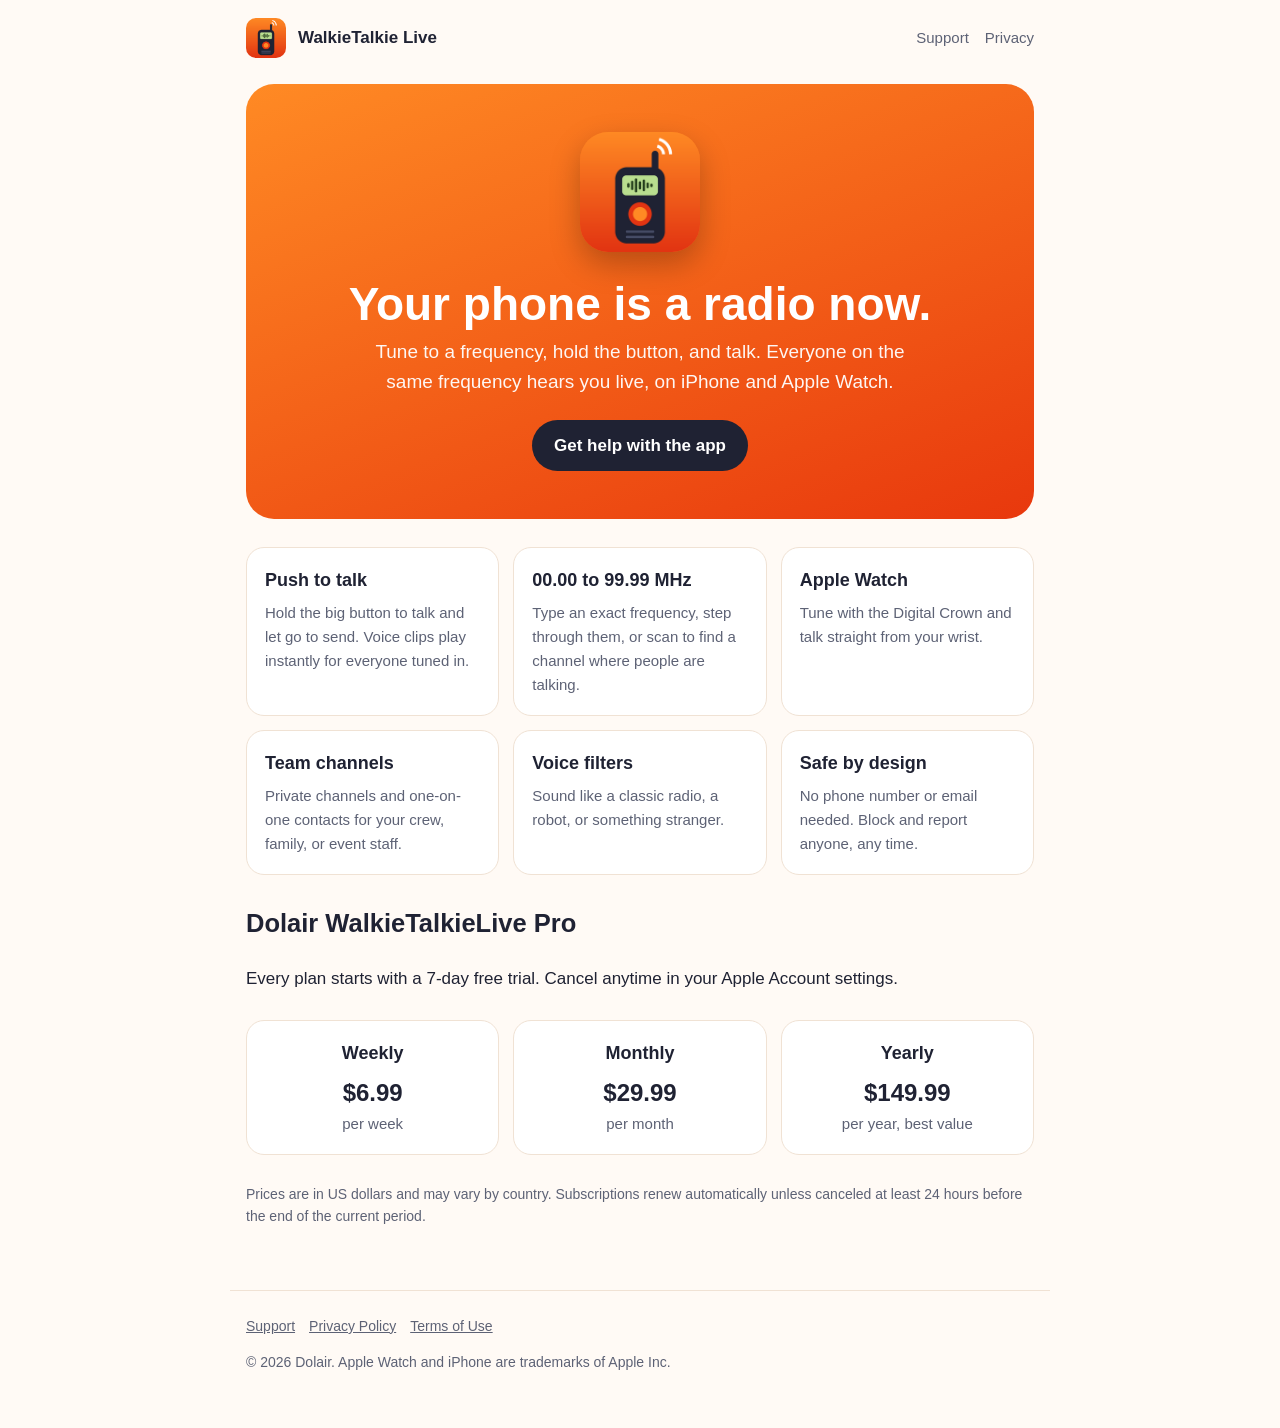
==== index.html @ b421f153 "Add WalkieTalkie Live website: marketing, support and privacy pages Co-Authored-By: Claude Opus 5.5 " ====
<!doctype html>
<html lang="en">
<head>
  <meta charset="utf-8">
  <meta name="viewport" content="width=device-width, initial-scale=1">
  <title>WalkieTalkie Live</title>
  <meta name="description" content="WalkieTalkie Live turns your iPhone and Apple Watch into a push-to-talk radio. Tune to a frequency, hold to talk, and hear people live.">
  <link rel="icon" href="icon.png">
  <link rel="stylesheet" href="style.css">
</head>
<body>
  <header class="site">
    <img src="icon.png" alt="">
    <a class="brand" href="./">WalkieTalkie Live</a>
    <nav><a href="support.html">Support</a><a href="privacy.html">Privacy</a></nav>
  </header>
  <main>
    <section class="hero">
      <img src="icon.png" alt="WalkieTalkie Live app icon">
      <h1>Your phone is a radio now.</h1>
      <p>Tune to a frequency, hold the button, and talk. Everyone on the same frequency hears you live, on iPhone and Apple Watch.</p>
      <a class="badge" href="support.html">Get help with the app</a>
    </section>

    <div class="grid">
      <div class="card"><h3>Push to talk</h3><p>Hold the big button to talk and let go to send. Voice clips play instantly for everyone tuned in.</p></div>
      <div class="card"><h3>00.00 to 99.99 MHz</h3><p>Type an exact frequency, step through them, or scan to find a channel where people are talking.</p></div>
      <div class="card"><h3>Apple Watch</h3><p>Tune with the Digital Crown and talk straight from your wrist.</p></div>
      <div class="card"><h3>Team channels</h3><p>Private channels and one-on-one contacts for your crew, family, or event staff.</p></div>
      <div class="card"><h3>Voice filters</h3><p>Sound like a classic radio, a robot, or something stranger.</p></div>
      <div class="card"><h3>Safe by design</h3><p>No phone number or email needed. Block and report anyone, any time.</p></div>
    </div>

    <h2>Dolair WalkieTalkieLive Pro</h2>
    <p>Every plan starts with a 7-day free trial. Cancel anytime in your Apple Account settings.</p>
    <div class="grid">
      <div class="card price"><h3>Weekly</h3><strong>$6.99</strong><p>per week</p></div>
      <div class="card price"><h3>Monthly</h3><strong>$29.99</strong><p>per month</p></div>
      <div class="card price"><h3>Yearly</h3><strong>$149.99</strong><p>per year, best value</p></div>
    </div>
    <p style="color:var(--muted);font-size:14px">Prices are in US dollars and may vary by country. Subscriptions renew automatically unless canceled at least 24 hours before the end of the current period.</p>
  </main>
  <footer class="site">
    <a href="support.html">Support</a><a href="privacy.html">Privacy Policy</a><a href="https://www.apple.com/legal/internet-services/itunes/dev/stdeula/">Terms of Use</a>
    <p>© 2026 Dolair. Apple Watch and iPhone are trademarks of Apple Inc.</p>
  </footer>
</body>
</html>
---- style.css ----
:root {
  --bg: #fffaf5;
  --surface: #ffffff;
  --text: #1f2233;
  --muted: #5d6275;
  --accent: #e8380d;
  --accent-2: #ff8a24;
  --lcd: #b9de8f;
  --border: #f0e2d4;
}
@media (prefers-color-scheme: dark) {
  :root {
    --bg: #14161f;
    --surface: #1f2233;
    --text: #f3f1ee;
    --muted: #a9adbd;
    --accent: #ff7a3d;
    --accent-2: #ffa25a;
    --border: #2e3247;
  }
}
* { box-sizing: border-box; }
body {
  margin: 0;
  background: var(--bg);
  color: var(--text);
  font: 17px/1.6 -apple-system, BlinkMacSystemFont, "SF Pro Text", "Segoe UI", Roboto, sans-serif;
}
a { color: var(--accent); }
header.site {
  display: flex; align-items: center; gap: 12px;
  max-width: 820px; margin: 0 auto; padding: 18px 16px;
}
header.site img { width: 40px; height: 40px; border-radius: 10px; }
header.site a.brand { font-weight: 700; color: var(--text); text-decoration: none; }
header.site nav { margin-left: auto; display: flex; gap: 16px; font-size: 15px; }
header.site nav a { color: var(--muted); text-decoration: none; }
header.site nav a:hover { color: var(--accent); }
main { max-width: 820px; margin: 0 auto; padding: 8px 16px 48px; }
.hero {
  text-align: center; padding: 48px 20px; border-radius: 28px; color: #fff;
  background: linear-gradient(160deg, var(--accent-2), var(--accent));
}
.hero img { width: 120px; height: 120px; border-radius: 28px; box-shadow: 0 12px 30px rgba(0,0,0,.25); }
.hero h1 { font-size: clamp(30px, 6vw, 46px); margin: 18px 0 6px; line-height: 1.15; }
.hero p { font-size: 19px; margin: 0 auto; max-width: 560px; opacity: .95; }
.badge {
  display: inline-block; margin-top: 22px; padding: 12px 22px; border-radius: 999px;
  background: #1f2233; color: #fff; font-weight: 600; text-decoration: none;
}
.grid { display: grid; grid-template-columns: repeat(auto-fit, minmax(220px, 1fr)); gap: 14px; margin: 28px 0; }
.card { background: var(--surface); border: 1px solid var(--border); border-radius: 18px; padding: 18px; }
.card h3 { margin: 0 0 6px; font-size: 18px; }
.card p { margin: 0; color: var(--muted); font-size: 15px; }
.price { text-align: center; }
.price strong { display: block; font-size: 24px; }
.doc h1 { font-size: 34px; line-height: 1.2; margin: 18px 0 4px; }
.doc h2 { font-size: 22px; margin-top: 34px; }
.doc .meta { color: var(--muted); margin-top: 0; }
.doc table { width: 100%; border-collapse: collapse; font-size: 15px; display: block; overflow-x: auto; }
.doc th, .doc td { text-align: left; padding: 10px; border-bottom: 1px solid var(--border); vertical-align: top; }
details { background: var(--surface); border: 1px solid var(--border); border-radius: 14px; padding: 14px 16px; margin: 10px 0; }
details summary { font-weight: 600; cursor: pointer; }
footer.site { max-width: 820px; margin: 0 auto; padding: 24px 16px 40px; color: var(--muted); font-size: 14px; border-top: 1px solid var(--border); }
footer.site a { color: var(--muted); margin-right: 14px; }
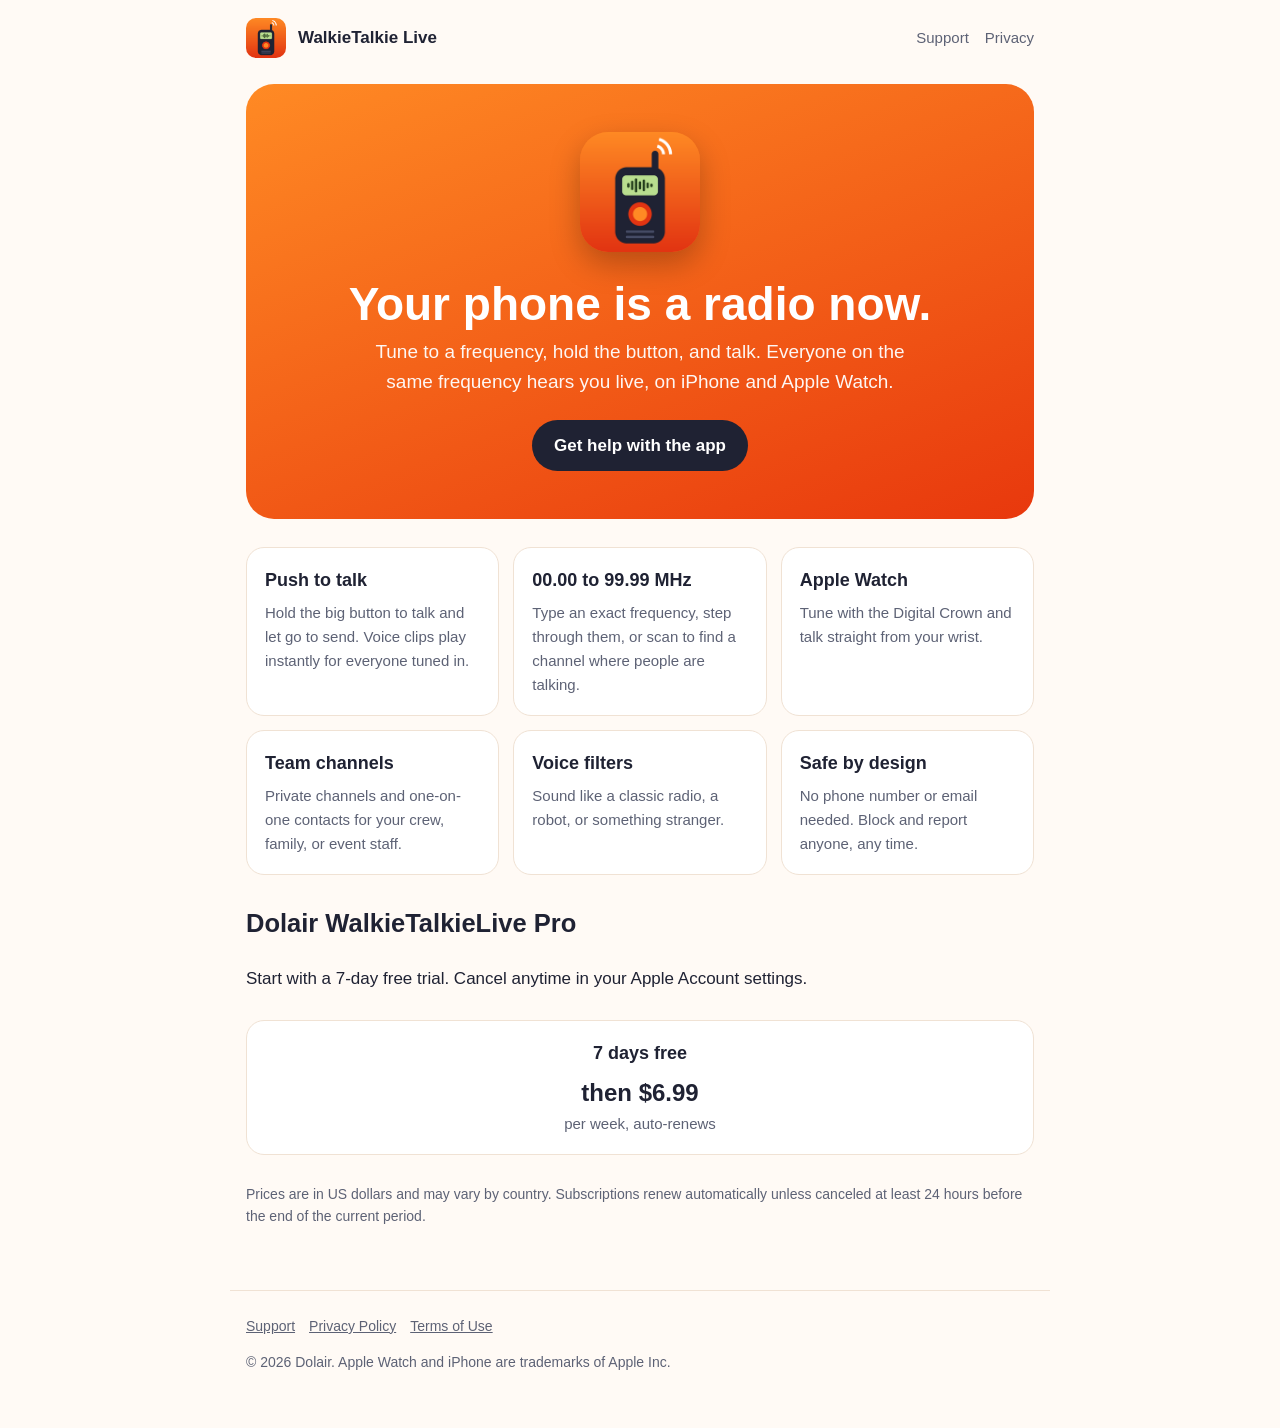
==== commit a0075e9e: "Show the single weekly plan ($6.99/week after a 7-day free trial) Co-Authored-By: Claude Opus 5.5 <n" ====
--- a/index.html
+++ b/index.html
@@ -32,11 +32,9 @@
     </div>
 
     <h2>Dolair WalkieTalkieLive Pro</h2>
-    <p>Every plan starts with a 7-day free trial. Cancel anytime in your Apple Account settings.</p>
+    <p>Start with a 7-day free trial. Cancel anytime in your Apple Account settings.</p>
     <div class="grid">
-      <div class="card price"><h3>Weekly</h3><strong>$6.99</strong><p>per week</p></div>
-      <div class="card price"><h3>Monthly</h3><strong>$29.99</strong><p>per month</p></div>
-      <div class="card price"><h3>Yearly</h3><strong>$149.99</strong><p>per year, best value</p></div>
+      <div class="card price"><h3>7 days free</h3><strong>then $6.99</strong><p>per week, auto-renews</p></div>
     </div>
     <p style="color:var(--muted);font-size:14px">Prices are in US dollars and may vary by country. Subscriptions renew automatically unless canceled at least 24 hours before the end of the current period.</p>
   </main>
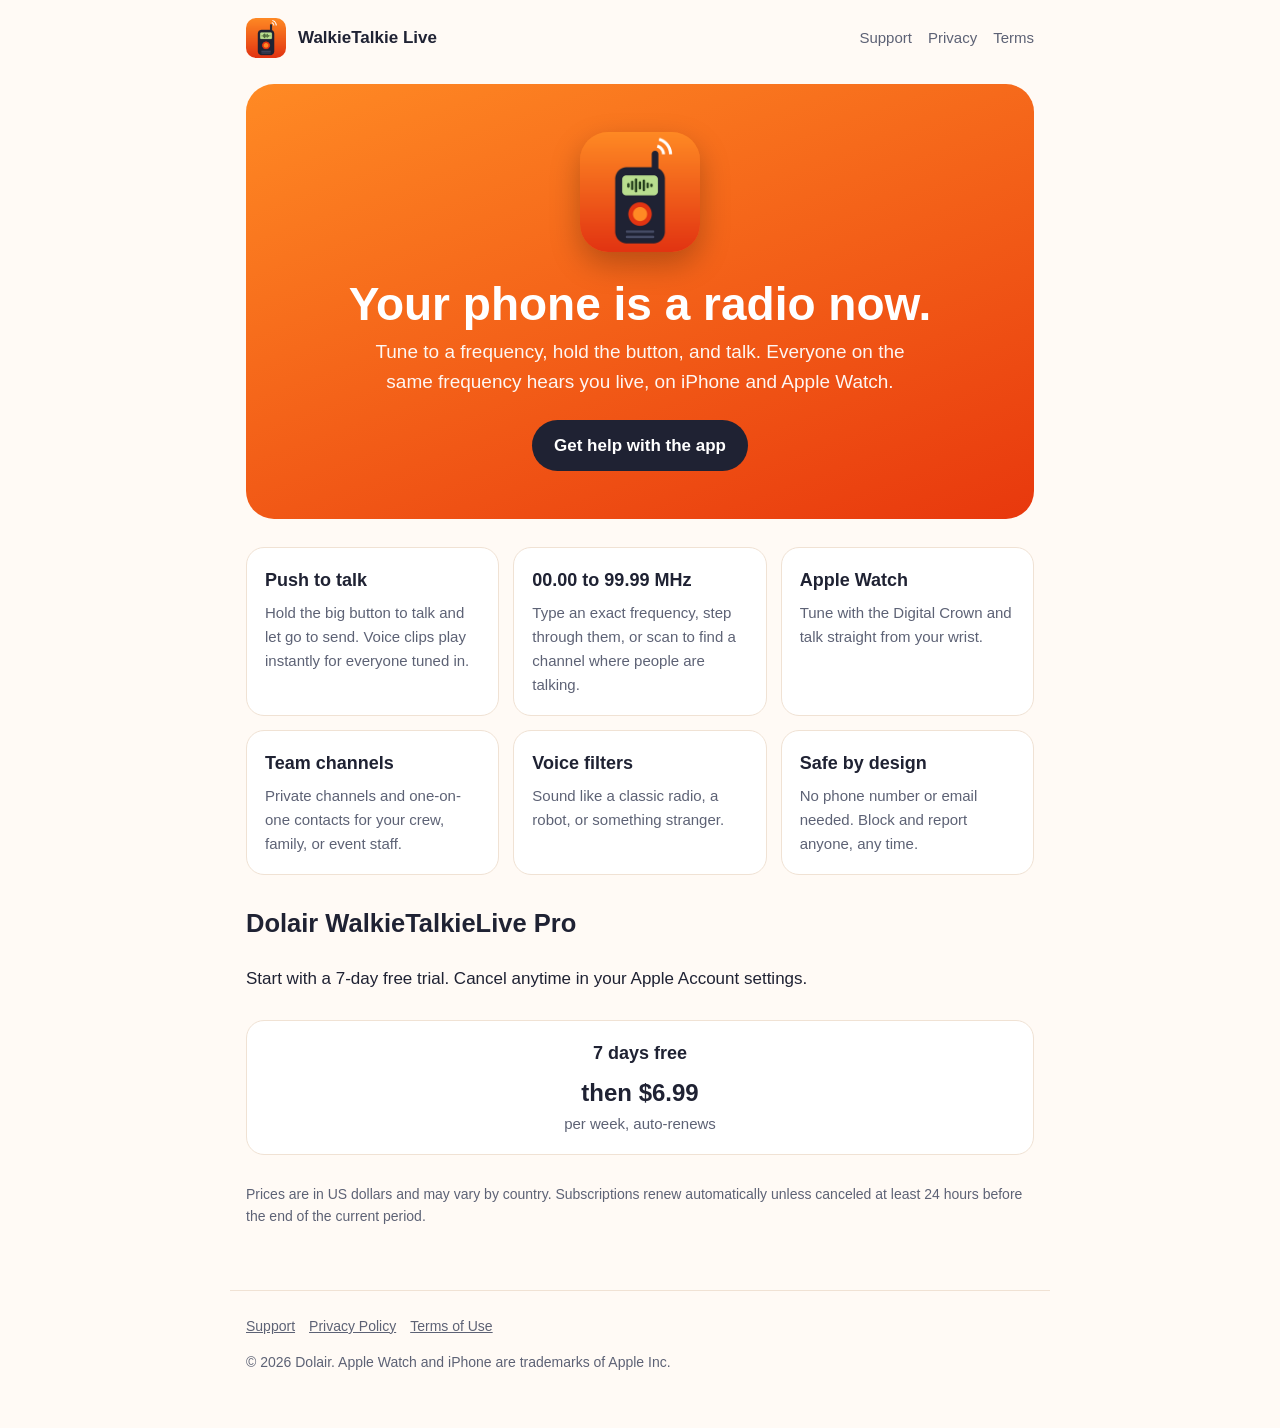
==== commit 0ab7e278: "Add Terms of Use (EULA) with community rules, link it from every page Co-Authored-By: Claude Opus 5." ====
--- a/index.html
+++ b/index.html
@@ -12,7 +12,7 @@
   <header class="site">
     <img src="icon.png" alt="">
     <a class="brand" href="./">WalkieTalkie Live</a>
-    <nav><a href="support.html">Support</a><a href="privacy.html">Privacy</a></nav>
+    <nav><a href="support.html">Support</a><a href="privacy.html">Privacy</a><a href="terms.html">Terms</a></nav>
   </header>
   <main>
     <section class="hero">
@@ -39,7 +39,7 @@
     <p style="color:var(--muted);font-size:14px">Prices are in US dollars and may vary by country. Subscriptions renew automatically unless canceled at least 24 hours before the end of the current period.</p>
   </main>
   <footer class="site">
-    <a href="support.html">Support</a><a href="privacy.html">Privacy Policy</a><a href="https://www.apple.com/legal/internet-services/itunes/dev/stdeula/">Terms of Use</a>
+    <a href="support.html">Support</a><a href="privacy.html">Privacy Policy</a><a href="terms.html">Terms of Use</a>
     <p>© 2026 Dolair. Apple Watch and iPhone are trademarks of Apple Inc.</p>
   </footer>
 </body>
